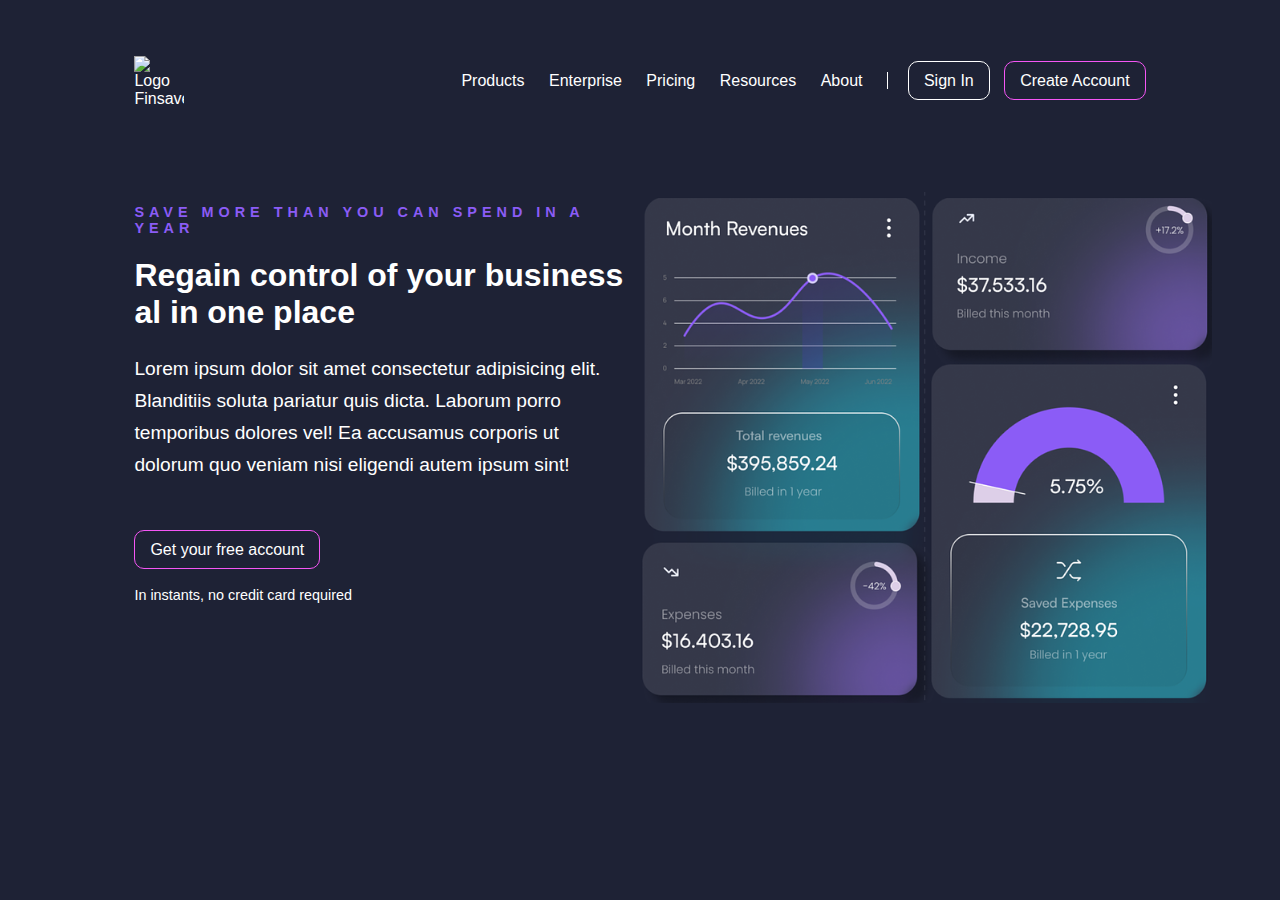
==== 01-primeira-aula/simple-project/index.html @ b16aaade "Creating a landingpage" ====
<!DOCTYPE html>
<html lang="pt-br">
  <head>
    <meta charset="UTF-8" />
    <meta name="viewport" content="width=device-width, initial-scale=1.0" />
    <title>Finsave</title>

    <link rel="stylesheet" href="css/style.css">
  </head>
  <body>

    <header>
        
        <nav>
            <img src="https://icones.pro/wp-content/uploads/2021/07/logo-pinterest-violet.png" alt="Logo Finsave" width="50" height="auto">

            <ul>
                <li>Products</li>
                <li>Enterprise</li>
                <li>Pricing</li>
                <li>Resources</li>
                <li>About</li>
                <li class="line"></li>
                <li>
                    <a class="btn-outline" href="#">Sign In</a>
                    <a class="btn" href="#">Create Account</a>
                </li>
            </ul>
        </nav>

        <div class="banner-header">
            <div class="left">
                <h2>Save more than you can spend in a year</h2>
                <h1>Regain control of your business al in one place</h1>

                <p>
                    Lorem ipsum dolor sit amet consectetur adipisicing elit. Blanditiis soluta pariatur quis dicta. Laborum porro temporibus dolores vel! Ea accusamus corporis ut dolorum quo veniam nisi eligendi autem ipsum sint!
                </p>

                <a class="btn" href="#">Get your free account</a>
                <p class="mini-message">In instants, no credit card required</p>
            </div>
            <div class="right">
                <img src="images/img-banner.png" alt="Dashboard">
            </div>
        </div>

    </header>

  </body>
</html>
---- 01-primeira-aula/simple-project/css/style.css ----
@import url('https://fonts.googleapis.com/css2?family=Josefin+Sans:ital,wght@0,100..700;1,100..700&display=swap');

body {
    background-color: #1e2235;
    font-family: "Roboto", sans-serif;
    color: white;
}

header{
    width: 80%;
    margin: 0 auto;
    padding: 3rem 0;
}

nav{
    width: 100%;
    display: inline-block;
}

nav img{ 
    float: left;
}

nav ul{ 
    float: right;
    list-style: none;
    font-weight: 300;
}

nav ul li{
    display: inline;
    margin-left: 20px;
}

nav ul li a:last-child{
    margin-left: 10px;
}

.line {
    border-left: 1px solid #fff;
}

.btn-outline{
    text-decoration: none;
    color: #fff;
    border: 1px solid white;
    padding: 10px 15px;
    border-radius: 10px;
}

.btn{
    text-decoration: none;
    color: #fff;
    border: 1px solid #f456f4;
    background-color: transparent;
    padding: 10px 15px;
    border-radius: 10px;
}

.banner-header {
    height: 100%;
    padding-top: 5rem;

}

.banner-header .left{
    float: left;
    width: 50%;    
}

.banner-header .right{
    float: right;
    width: 50%;    
}

div h2{
    text-transform: uppercase;
    font-size: 0.9rem;
    color: #8b5cf6;
    letter-spacing: 5px;
}

div p{
    margin: 20px 20px 60px 0;
    font-weight: 300;
    line-height: 2rem;
    font-size: 1.2rem;
}

div .mini-message{
    font-size: 0.9rem;
}
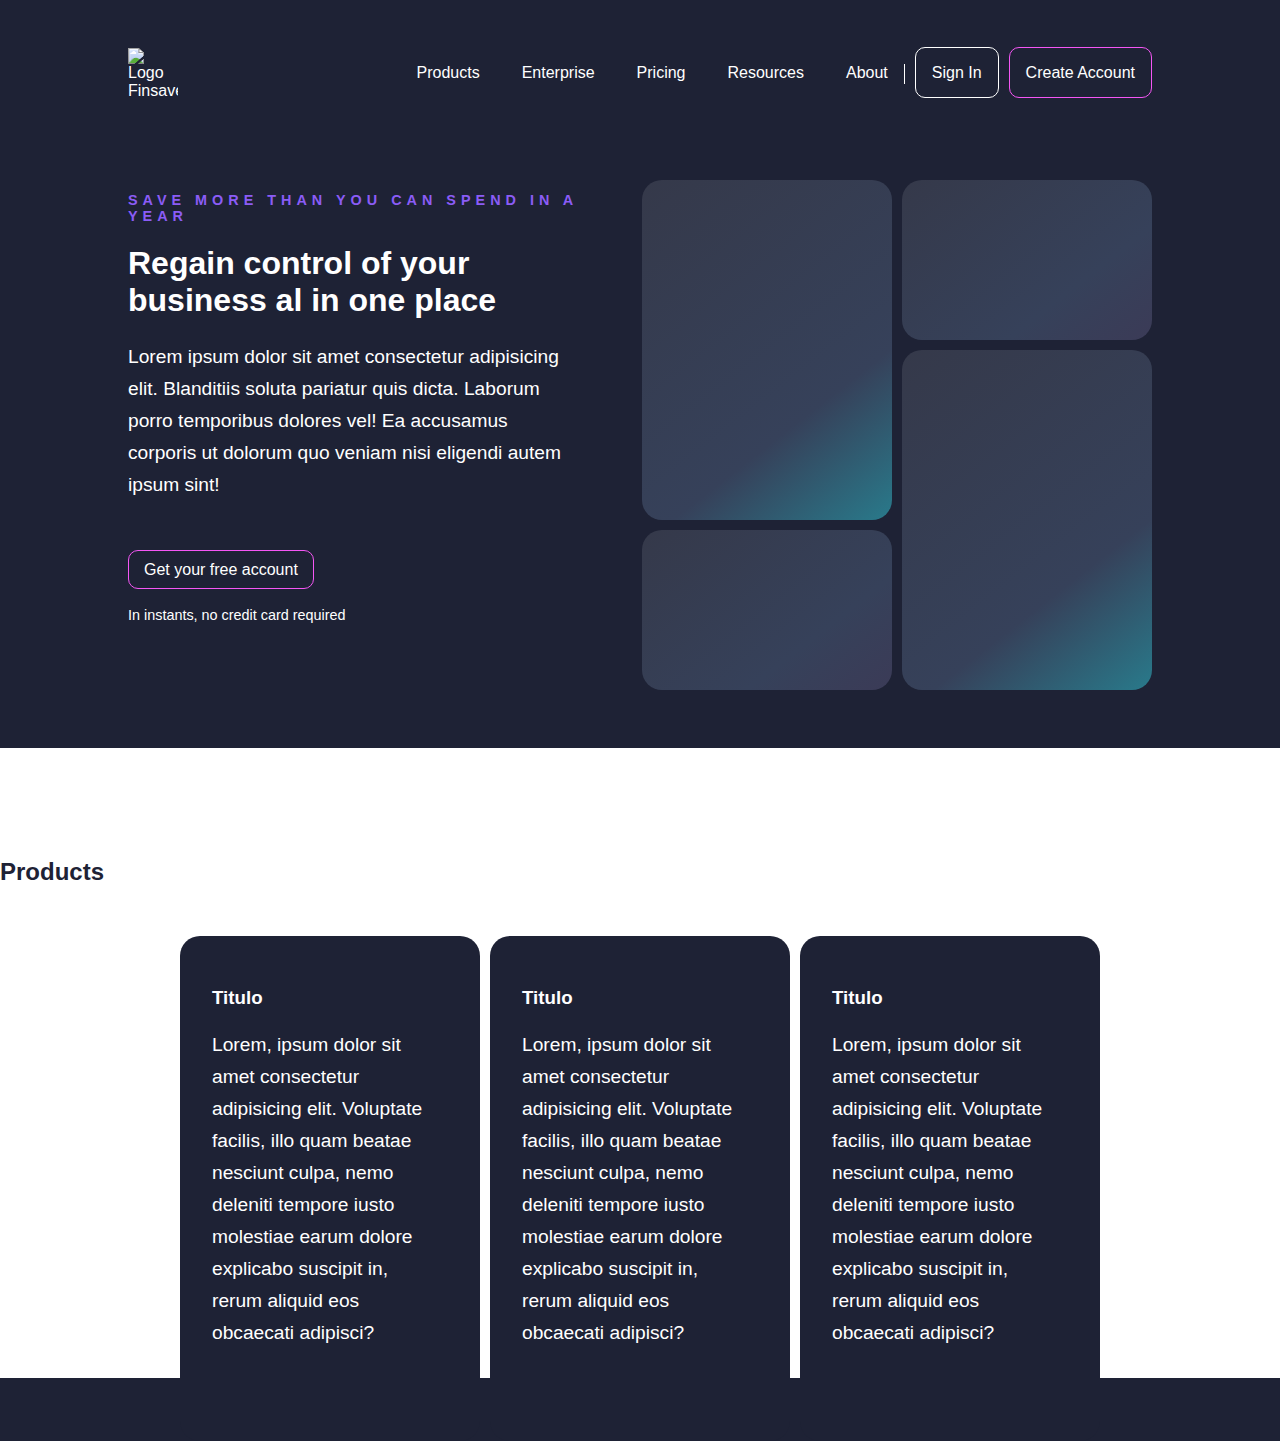
==== commit f258da3e: "Flex box class" ====
--- a/01-primeira-aula/simple-project/index.html
+++ b/01-primeira-aula/simple-project/index.html
@@ -11,19 +11,33 @@
 
     <header>
         
-        <nav>
+        <nav class="flex navigation">
             <img src="https://icones.pro/wp-content/uploads/2021/07/logo-pinterest-violet.png" alt="Logo Finsave" width="50" height="auto">
 
             <ul>
-                <li>Products</li>
-                <li>Enterprise</li>
-                <li>Pricing</li>
-                <li>Resources</li>
-                <li>About</li>
+                <li>
+                    <a href="#">Products</a>
+                </li>
+                <li>
+                    <a href="#">Enterprise</a>
+                </li>
+                <li>
+                    <a href="#">Pricing</a>
+                </li>
+                <li>
+                    <a href="#">Resources</a>
+                </li>
+                <li>
+                    <a href="#">About</a>
+                </li>
                 <li class="line"></li>
                 <li>
-                    <a class="btn-outline" href="#">Sign In</a>
-                    <a class="btn" href="#">Create Account</a>
+                    <li>
+                        <a class="btn-outline" href="#">Sign In</a>
+                    </li>
+                    <li>
+                        <a class="btn" href="#">Create Account</a>
+                    </li>                    
                 </li>
             </ul>
         </nav>
@@ -40,13 +54,48 @@
                 <a class="btn" href="#">Get your free account</a>
                 <p class="mini-message">In instants, no credit card required</p>
             </div>
+            
             <div class="right">
-                <img src="images/img-banner.png" alt="Dashboard">
+                
+                <div class="dashboard">
+                    <div class="group-blocks">
+                        <div class="block block-a"></div>
+                        <div class="block block-b"></div>
+                    </div>
+                    <div class="group-blocks">
+                        <div class="block block-b"></div>
+                        <div class="block block-a"></div>
+                    </div>
+                </div>
+
             </div>
         </div>
 
     </header>
 
+    <main>
+        <h2>Products</h2>
+
+        <div class="flex products">
+
+            <div class="product">
+            <h3>Titulo</h3>
+            <p>Lorem, ipsum dolor sit amet consectetur adipisicing elit. Voluptate facilis, illo quam beatae nesciunt culpa, nemo deleniti tempore iusto molestiae earum dolore explicabo suscipit in, rerum aliquid eos obcaecati adipisci?</p>
+            </div>
+
+            <div class="product">
+            <h3>Titulo</h3>
+            <p>Lorem, ipsum dolor sit amet consectetur adipisicing elit. Voluptate facilis, illo quam beatae nesciunt culpa, nemo deleniti tempore iusto molestiae earum dolore explicabo suscipit in, rerum aliquid eos obcaecati adipisci?</p>
+            </div>
+
+            <div class="product">
+            <h3>Titulo</h3>
+            <p>Lorem, ipsum dolor sit amet consectetur adipisicing elit. Voluptate facilis, illo quam beatae nesciunt culpa, nemo deleniti tempore iusto molestiae earum dolore explicabo suscipit in, rerum aliquid eos obcaecati adipisci?</p>
+            </div>
+            
+        </div>
+    </main>
+
   </body>
 </html>
 
--- a/01-primeira-aula/simple-project/css/style.css
+++ b/01-primeira-aula/simple-project/css/style.css
@@ -4,6 +4,12 @@
     background-color: #1e2235;
     font-family: "Roboto", sans-serif;
     color: white;
+    margin: 0;
+    padding: 0;
+}
+
+.flex {
+    display: flex;
 }
 
 header{
@@ -12,25 +18,37 @@
     padding: 3rem 0;
 }
 
-nav{
-    width: 100%;
-    display: inline-block;
+.navigation {
+    justify-content: space-between;
+    flex-direction: row;
+    flex-wrap: wrap;
 }
 
-nav img{ 
-    float: left;
+.navigation ul{
+    list-style: none;
+    font-weight: 300;
+
+    display: flex;
+    flex-flow: row wrap;
+    justify-content: flex-end;
 }
 
-nav ul{ 
-    float: right;
+.navigation ul a{
+    text-decoration: none;
+    color: #fff;
+    padding: 1em;
+}
+
+
+/* nav ul{ 
     list-style: none;
     font-weight: 300;
-}
+}*/
 
-nav ul li{
+/* nav ul li{
     display: inline;
     margin-left: 20px;
-}
+} */
 
 nav ul li a:last-child{
     margin-left: 10px;
@@ -60,16 +78,18 @@
 .banner-header {
     height: 100%;
     padding-top: 5rem;
+    display: flex;
+    justify-content: space-between;
+    flex-wrap: wrap;
 
 }
 
 .banner-header .left{
-    float: left;
-    width: 50%;    
+    width: 45%;
+    min-width: 380px;    
 }
 
 .banner-header .right{
-    float: right;
     width: 50%;    
 }
 
@@ -89,4 +109,59 @@
 
 div .mini-message{
     font-size: 0.9rem;
-}+}
+
+.dashboard{
+    display: flex;
+    gap: 10px;
+    justify-content: flex-end;
+    flex-wrap: wrap;
+}
+
+.block{
+    background-color: rgb(53, 40, 80);
+    border-radius: 20px;
+    padding: 20px
+}
+
+.group-blocks{
+    width: 45%;
+    min-width: 250px;
+}
+
+.block-a{
+    height: 300px;
+    margin-bottom: 10px;
+    background: rgb(53,57,74);
+    background: linear-gradient(142deg, rgba(53,57,74,1) 0%, rgba(54,65,90,1) 68%, rgba(41,122,139,1) 100%);
+}
+.block-b{
+    height: 120px;
+    margin-bottom: 10px;
+    background: rgb(53,57,74);
+    background: linear-gradient(142deg, rgba(53,57,74,1) 0%, rgba(54,65,90,1) 68%, rgba(59,59,87,1) 100%);
+}
+
+main{
+    height: 50vh;
+    background-color: #fff;
+    color: #1e2235;
+    padding: 10vh 0;
+}
+
+main .products{
+    justify-content: center;
+    flex-wrap: wrap;
+    margin-top: 50px;
+    gap: 10px;
+}
+
+main .product{
+    background-color: #1e2235;
+    padding: 2rem;
+    width: 300px;
+    color: #fff;
+    border-radius: 20px;
+    box-sizing: border-box;
+}
+
